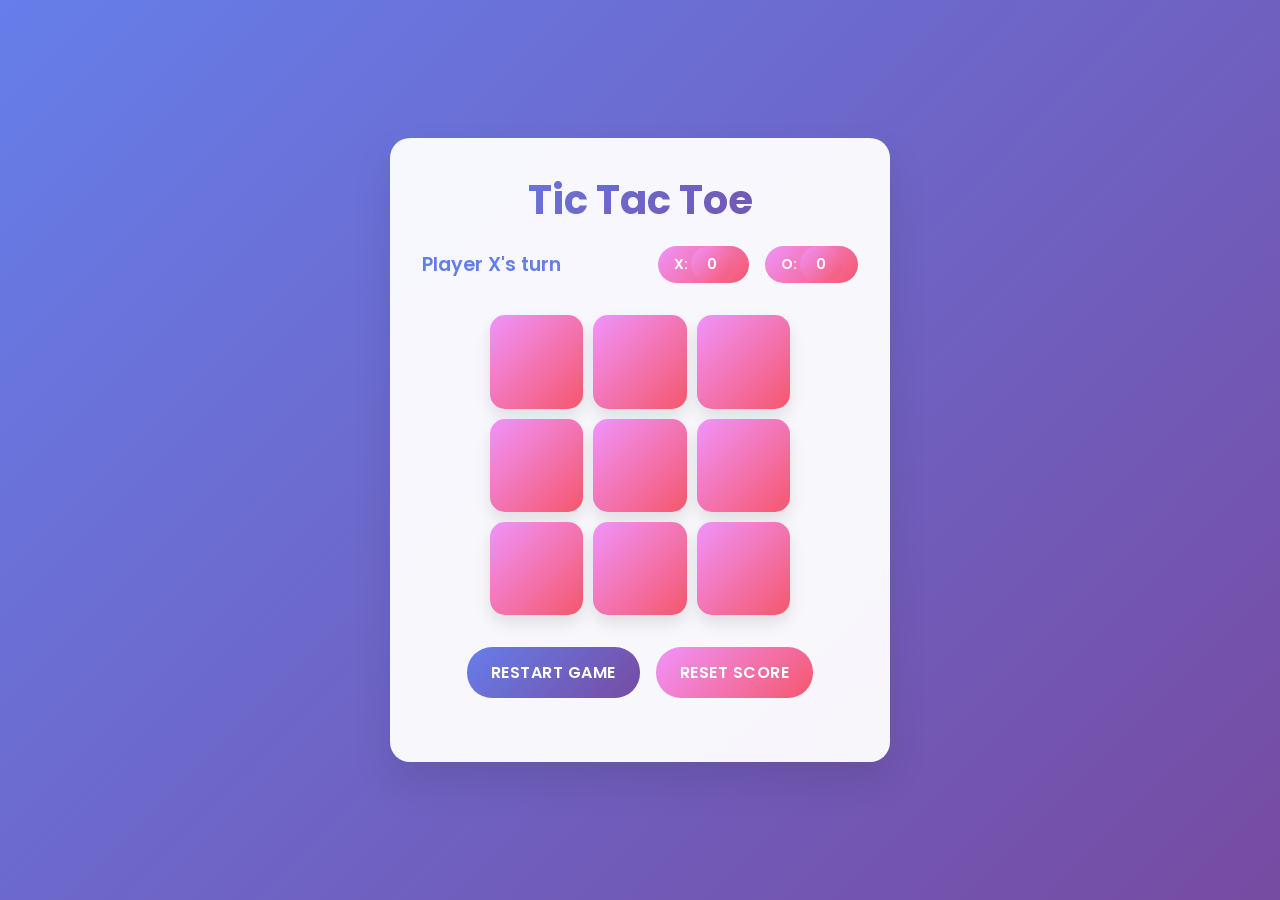
==== index.html @ 72280d9c "Create Tic Tac Toe game with modern UI and interactive features Co-authored-by: arnindyaz <arnindyaz" ====
<!DOCTYPE html>
<html lang="en">
<head>
    <meta charset="UTF-8">
    <meta name="viewport" content="width=device-width, initial-scale=1.0">
    <title>Tic Tac Toe</title>
    <link rel="stylesheet" href="styles.css">
    <link href="https://fonts.googleapis.com/css2?family=Poppins:wght@400;600;700&display=swap" rel="stylesheet">
</head>
<body>
    <div class="container">
        <header>
            <h1>Tic Tac Toe</h1>
            <div class="game-info">
                <div class="status" id="status">Player X's turn</div>
                <div class="score">
                    <span>X: <span id="score-x">0</span></span>
                    <span>O: <span id="score-o">0</span></span>
                </div>
            </div>
        </header>

        <main>
            <div class="game-board" id="game-board">
                <div class="cell" data-cell></div>
                <div class="cell" data-cell></div>
                <div class="cell" data-cell></div>
                <div class="cell" data-cell></div>
                <div class="cell" data-cell></div>
                <div class="cell" data-cell></div>
                <div class="cell" data-cell></div>
                <div class="cell" data-cell></div>
                <div class="cell" data-cell></div>
            </div>

            <div class="controls">
                <button id="restart-btn" class="btn btn-primary">Restart Game</button>
                <button id="reset-score-btn" class="btn btn-secondary">Reset Score</button>
            </div>
        </main>

        <div class="winning-message" id="winning-message">
            <div class="winning-text" id="winning-text"></div>
            <button id="play-again-btn" class="btn btn-primary">Play Again</button>
        </div>
    </div>

    <script src="script.js"></script>
</body>
</html>
---- styles.css ----
* {
    margin: 0;
    padding: 0;
    box-sizing: border-box;
}

body {
    font-family: 'Poppins', sans-serif;
    background: linear-gradient(135deg, #667eea 0%, #764ba2 100%);
    min-height: 100vh;
    display: flex;
    align-items: center;
    justify-content: center;
    color: #333;
}

.container {
    background: rgba(255, 255, 255, 0.95);
    backdrop-filter: blur(10px);
    border-radius: 20px;
    padding: 2rem;
    box-shadow: 0 20px 40px rgba(0, 0, 0, 0.1);
    text-align: center;
    max-width: 500px;
    width: 90%;
}

header {
    margin-bottom: 2rem;
}

h1 {
    font-size: 2.5rem;
    font-weight: 700;
    background: linear-gradient(135deg, #667eea, #764ba2);
    -webkit-background-clip: text;
    -webkit-text-fill-color: transparent;
    background-clip: text;
    margin-bottom: 1rem;
}

.game-info {
    display: flex;
    justify-content: space-between;
    align-items: center;
    flex-wrap: wrap;
    gap: 1rem;
}

.status {
    font-size: 1.2rem;
    font-weight: 600;
    color: #667eea;
}

.score {
    display: flex;
    gap: 1rem;
    font-weight: 600;
}

.score span {
    padding: 0.5rem 1rem;
    background: linear-gradient(135deg, #f093fb 0%, #f5576c 100%);
    color: white;
    border-radius: 25px;
    font-size: 0.9rem;
}

.game-board {
    display: grid;
    grid-template-columns: repeat(3, 1fr);
    gap: 10px;
    margin: 2rem 0;
    max-width: 300px;
    margin-left: auto;
    margin-right: auto;
}

.cell {
    aspect-ratio: 1;
    background: linear-gradient(135deg, #f093fb 0%, #f5576c 100%);
    border-radius: 15px;
    display: flex;
    align-items: center;
    justify-content: center;
    font-size: 3rem;
    font-weight: 700;
    color: white;
    cursor: pointer;
    transition: all 0.3s ease;
    box-shadow: 0 8px 16px rgba(0, 0, 0, 0.1);
}

.cell:hover {
    transform: translateY(-5px);
    box-shadow: 0 12px 24px rgba(0, 0, 0, 0.15);
}

.cell.x {
    background: linear-gradient(135deg, #667eea 0%, #764ba2 100%);
}

.cell.o {
    background: linear-gradient(135deg, #f093fb 0%, #f5576c 100%);
}

.cell.winning {
    animation: pulse 1s infinite;
    background: linear-gradient(135deg, #4facfe 0%, #00f2fe 100%);
}

@keyframes pulse {
    0%, 100% {
        transform: scale(1);
    }
    50% {
        transform: scale(1.05);
    }
}

.controls {
    display: flex;
    gap: 1rem;
    justify-content: center;
    flex-wrap: wrap;
    margin: 2rem 0;
}

.btn {
    padding: 0.8rem 1.5rem;
    border: none;
    border-radius: 25px;
    font-family: 'Poppins', sans-serif;
    font-weight: 600;
    font-size: 1rem;
    cursor: pointer;
    transition: all 0.3s ease;
    text-transform: uppercase;
    letter-spacing: 0.5px;
}

.btn-primary {
    background: linear-gradient(135deg, #667eea 0%, #764ba2 100%);
    color: white;
}

.btn-secondary {
    background: linear-gradient(135deg, #f093fb 0%, #f5576c 100%);
    color: white;
}

.btn:hover {
    transform: translateY(-2px);
    box-shadow: 0 8px 16px rgba(0, 0, 0, 0.2);
}

.btn:active {
    transform: translateY(0);
}

.winning-message {
    display: none;
    position: fixed;
    top: 0;
    left: 0;
    right: 0;
    bottom: 0;
    background: rgba(0, 0, 0, 0.8);
    backdrop-filter: blur(5px);
    align-items: center;
    justify-content: center;
    z-index: 1000;
}

.winning-message.show {
    display: flex;
    animation: fadeIn 0.5s ease;
}

@keyframes fadeIn {
    from {
        opacity: 0;
    }
    to {
        opacity: 1;
    }
}

.winning-message .container {
    background: white;
    padding: 3rem;
    border-radius: 20px;
    box-shadow: 0 20px 40px rgba(0, 0, 0, 0.3);
    animation: slideIn 0.5s ease;
}

@keyframes slideIn {
    from {
        transform: translateY(-50px);
        opacity: 0;
    }
    to {
        transform: translateY(0);
        opacity: 1;
    }
}

.winning-text {
    font-size: 2rem;
    font-weight: 700;
    margin-bottom: 2rem;
    background: linear-gradient(135deg, #667eea, #764ba2);
    -webkit-background-clip: text;
    -webkit-text-fill-color: transparent;
    background-clip: text;
}

@media (max-width: 480px) {
    .container {
        padding: 1.5rem;
    }
    
    h1 {
        font-size: 2rem;
    }
    
    .game-info {
        flex-direction: column;
        gap: 0.5rem;
    }
    
    .cell {
        font-size: 2.5rem;
    }
    
    .controls {
        flex-direction: column;
        align-items: center;
    }
    
    .btn {
        width: 100%;
        max-width: 200px;
    }
}
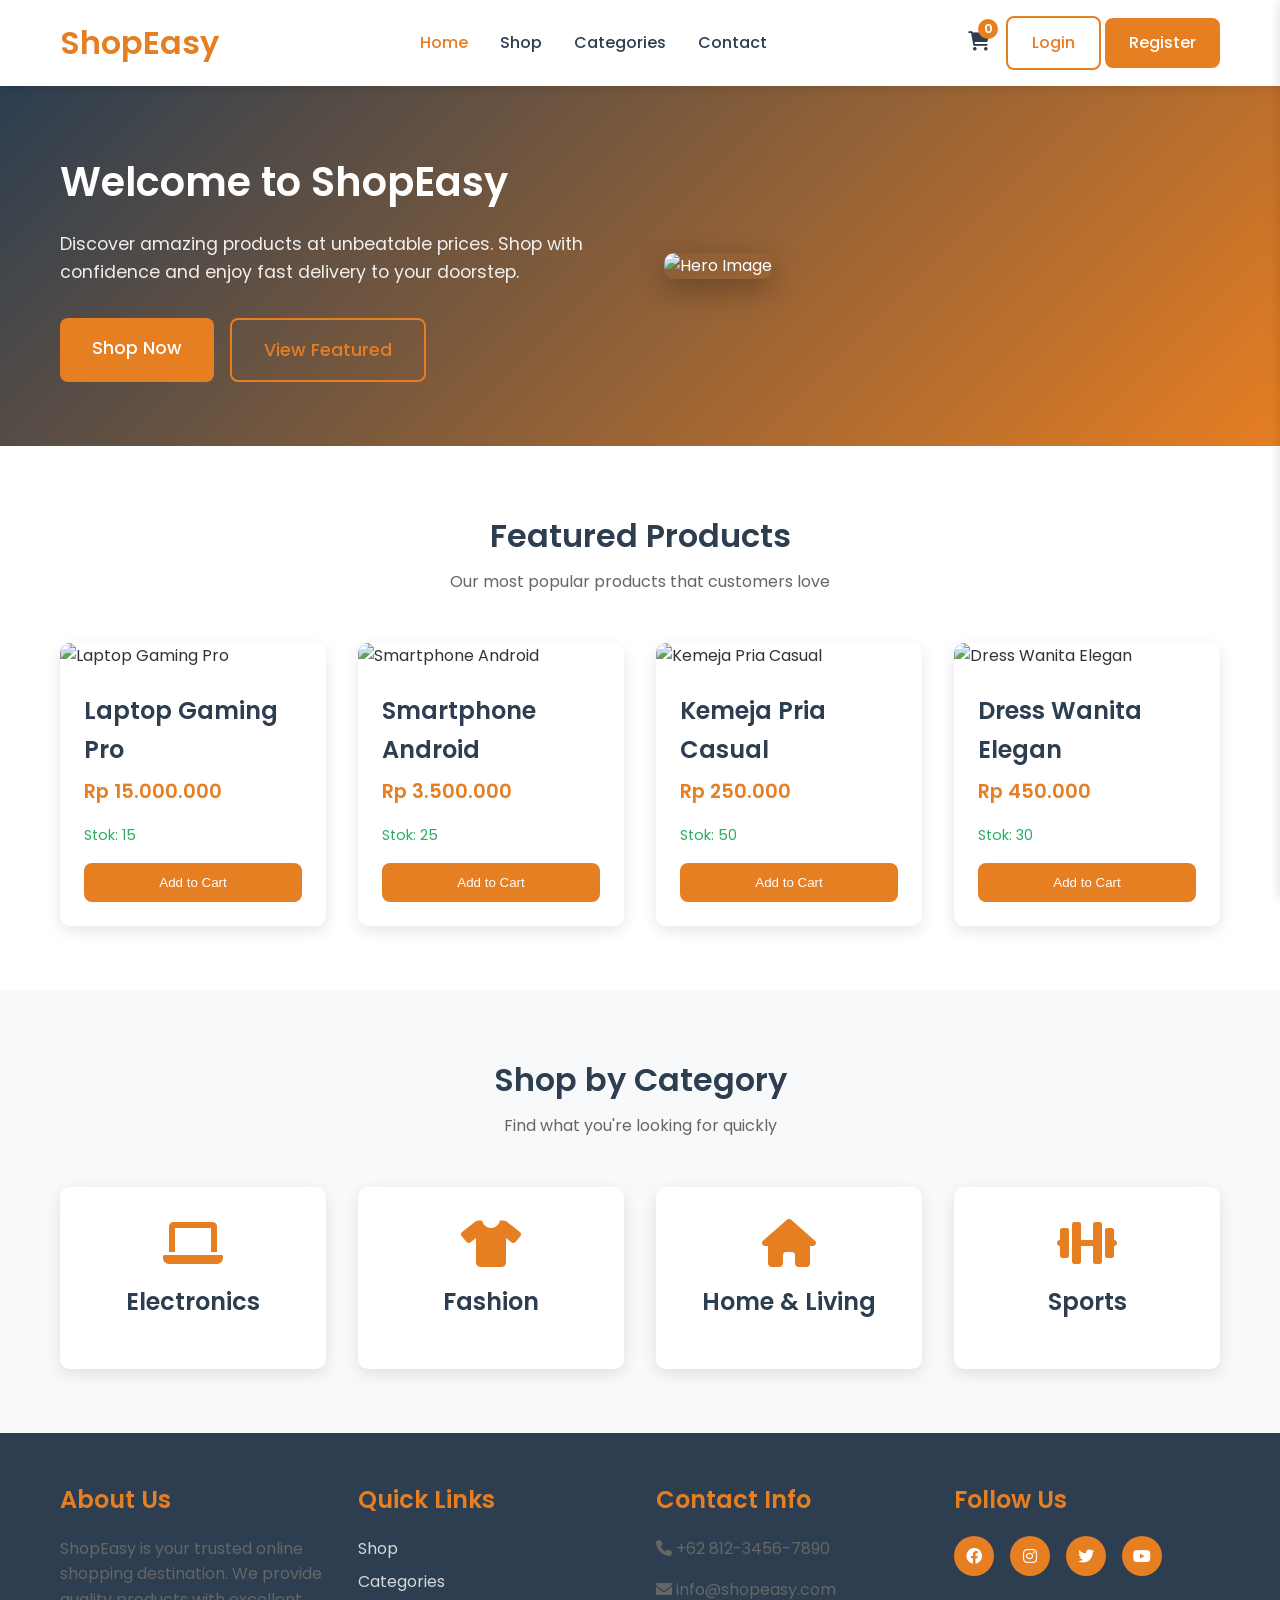
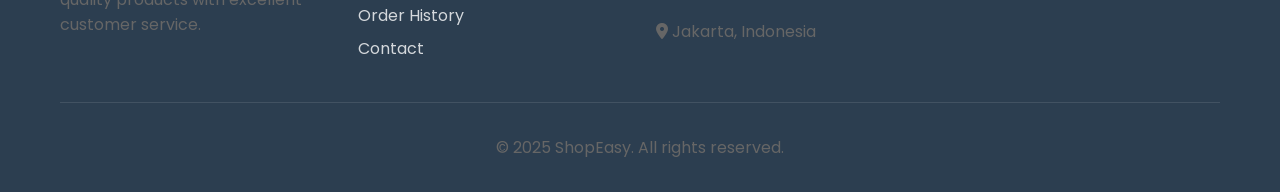
==== commit 67b4c5a2: "Create complete e-commerce website with multiple pages and features Co-authored-by: arnindyaz <arnin" ====
--- a/index.html
+++ b/index.html
@@ -1,50 +1,179 @@
 <!DOCTYPE html>
-<html lang="en">
+<html lang="id">
 <head>
     <meta charset="UTF-8">
     <meta name="viewport" content="width=device-width, initial-scale=1.0">
-    <title>Tic Tac Toe</title>
-    <link rel="stylesheet" href="styles.css">
-    <link href="https://fonts.googleapis.com/css2?family=Poppins:wght@400;600;700&display=swap" rel="stylesheet">
+    <title>Simple E-Commerce - Toko Online Terpercaya</title>
+    <link rel="stylesheet" href="css/style.css">
+    <link href="https://fonts.googleapis.com/css2?family=Poppins:wght@300;400;500;600;700&display=swap" rel="stylesheet">
+    <link rel="stylesheet" href="https://cdnjs.cloudflare.com/ajax/libs/font-awesome/6.0.0/css/all.min.css">
 </head>
 <body>
-    <div class="container">
-        <header>
-            <h1>Tic Tac Toe</h1>
-            <div class="game-info">
-                <div class="status" id="status">Player X's turn</div>
-                <div class="score">
-                    <span>X: <span id="score-x">0</span></span>
-                    <span>O: <span id="score-o">0</span></span>
+    <!-- Header -->
+    <header class="header">
+        <div class="container">
+            <div class="header-content">
+                <div class="logo">
+                    <h2>ShopEasy</h2>
+                </div>
+                <nav class="nav">
+                    <ul class="nav-list">
+                        <li><a href="index.html" class="nav-link active">Home</a></li>
+                        <li><a href="shop.html" class="nav-link">Shop</a></li>
+                        <li><a href="#categories" class="nav-link">Categories</a></li>
+                        <li><a href="#contact" class="nav-link">Contact</a></li>
+                    </ul>
+                </nav>
+                <div class="header-actions">
+                    <div class="cart-icon" onclick="toggleCart()">
+                        <i class="fas fa-shopping-cart"></i>
+                        <span class="cart-count" id="cartCount">0</span>
+                    </div>
+                    <div class="user-actions">
+                        <a href="login.html" class="btn btn-outline">Login</a>
+                        <a href="register.html" class="btn btn-primary">Register</a>
+                    </div>
+                    <div class="mobile-menu-toggle" onclick="toggleMobileMenu()">
+                        <i class="fas fa-bars"></i>
+                    </div>
                 </div>
             </div>
-        </header>
+        </div>
+    </header>
 
-        <main>
-            <div class="game-board" id="game-board">
-                <div class="cell" data-cell></div>
-                <div class="cell" data-cell></div>
-                <div class="cell" data-cell></div>
-                <div class="cell" data-cell></div>
-                <div class="cell" data-cell></div>
-                <div class="cell" data-cell></div>
-                <div class="cell" data-cell></div>
-                <div class="cell" data-cell></div>
-                <div class="cell" data-cell></div>
+    <!-- Mobile Menu -->
+    <div class="mobile-menu" id="mobileMenu">
+        <ul class="mobile-nav-list">
+            <li><a href="index.html">Home</a></li>
+            <li><a href="shop.html">Shop</a></li>
+            <li><a href="#categories">Categories</a></li>
+            <li><a href="#contact">Contact</a></li>
+            <li><a href="login.html">Login</a></li>
+            <li><a href="register.html">Register</a></li>
+        </ul>
+    </div>
+
+    <!-- Cart Sidebar -->
+    <div class="cart-sidebar" id="cartSidebar">
+        <div class="cart-header">
+            <h3>Shopping Cart</h3>
+            <button class="close-cart" onclick="toggleCart()">
+                <i class="fas fa-times"></i>
+            </button>
+        </div>
+        <div class="cart-items" id="cartItems">
+            <!-- Cart items will be dynamically added here -->
+        </div>
+        <div class="cart-footer">
+            <div class="cart-total">
+                <span>Total:</span>
+                <span id="cartTotal">Rp 0</span>
             </div>
-
-            <div class="controls">
-                <button id="restart-btn" class="btn btn-primary">Restart Game</button>
-                <button id="reset-score-btn" class="btn btn-secondary">Reset Score</button>
-            </div>
-        </main>
-
-        <div class="winning-message" id="winning-message">
-            <div class="winning-text" id="winning-text"></div>
-            <button id="play-again-btn" class="btn btn-primary">Play Again</button>
+            <button class="btn btn-primary btn-full" onclick="goToCheckout()">
+                Checkout
+            </button>
         </div>
     </div>
 
-    <script src="script.js"></script>
+    <!-- Hero Section -->
+    <section class="hero">
+        <div class="container">
+            <div class="hero-content">
+                <div class="hero-text">
+                    <h1>Welcome to ShopEasy</h1>
+                    <p>Discover amazing products at unbeatable prices. Shop with confidence and enjoy fast delivery to your doorstep.</p>
+                    <div class="hero-buttons">
+                        <a href="shop.html" class="btn btn-primary btn-large">Shop Now</a>
+                        <a href="#featured" class="btn btn-outline btn-large">View Featured</a>
+                    </div>
+                </div>
+                <div class="hero-image">
+                    <img src="https://via.placeholder.com/500x400/2C3E50/FFFFFF?text=Hero+Image" alt="Hero Image">
+                </div>
+            </div>
+        </div>
+    </section>
+
+    <!-- Featured Products -->
+    <section class="featured-products" id="featured">
+        <div class="container">
+            <div class="section-header">
+                <h2>Featured Products</h2>
+                <p>Our most popular products that customers love</p>
+            </div>
+            <div class="products-grid" id="featuredProducts">
+                <!-- Products will be loaded dynamically -->
+            </div>
+        </div>
+    </section>
+
+    <!-- Categories Section -->
+    <section class="categories" id="categories">
+        <div class="container">
+            <div class="section-header">
+                <h2>Shop by Category</h2>
+                <p>Find what you're looking for quickly</p>
+            </div>
+            <div class="categories-grid">
+                <div class="category-card" onclick="filterByCategory('electronics')">
+                    <i class="fas fa-laptop"></i>
+                    <h3>Electronics</h3>
+                </div>
+                <div class="category-card" onclick="filterByCategory('fashion')">
+                    <i class="fas fa-tshirt"></i>
+                    <h3>Fashion</h3>
+                </div>
+                <div class="category-card" onclick="filterByCategory('home')">
+                    <i class="fas fa-home"></i>
+                    <h3>Home & Living</h3>
+                </div>
+                <div class="category-card" onclick="filterByCategory('sports')">
+                    <i class="fas fa-dumbbell"></i>
+                    <h3>Sports</h3>
+                </div>
+            </div>
+        </div>
+    </section>
+
+    <!-- Footer -->
+    <footer class="footer" id="contact">
+        <div class="container">
+            <div class="footer-content">
+                <div class="footer-section">
+                    <h3>About Us</h3>
+                    <p>ShopEasy is your trusted online shopping destination. We provide quality products with excellent customer service.</p>
+                </div>
+                <div class="footer-section">
+                    <h3>Quick Links</h3>
+                    <ul>
+                        <li><a href="shop.html">Shop</a></li>
+                        <li><a href="#categories">Categories</a></li>
+                        <li><a href="orders.html">Order History</a></li>
+                        <li><a href="#contact">Contact</a></li>
+                    </ul>
+                </div>
+                <div class="footer-section">
+                    <h3>Contact Info</h3>
+                    <p><i class="fas fa-phone"></i> +62 812-3456-7890</p>
+                    <p><i class="fas fa-envelope"></i> info@shopeasy.com</p>
+                    <p><i class="fas fa-map-marker-alt"></i> Jakarta, Indonesia</p>
+                </div>
+                <div class="footer-section">
+                    <h3>Follow Us</h3>
+                    <div class="social-links">
+                        <a href="#"><i class="fab fa-facebook"></i></a>
+                        <a href="#"><i class="fab fa-instagram"></i></a>
+                        <a href="#"><i class="fab fa-twitter"></i></a>
+                        <a href="#"><i class="fab fa-youtube"></i></a>
+                    </div>
+                </div>
+            </div>
+            <div class="footer-bottom">
+                <p>&copy; 2025 ShopEasy. All rights reserved.</p>
+            </div>
+        </div>
+    </footer>
+
+    <script src="js/app.js"></script>
 </body>
 </html>
--- a/css/style.css
+++ b/css/style.css
@@ -0,0 +1,588 @@
+/* Reset and Base Styles */
+* {
+    margin: 0;
+    padding: 0;
+    box-sizing: border-box;
+}
+
+body {
+    font-family: 'Poppins', sans-serif;
+    line-height: 1.6;
+    color: #333;
+    background-color: #f8f9fa;
+}
+
+.container {
+    max-width: 1200px;
+    margin: 0 auto;
+    padding: 0 20px;
+}
+
+/* Typography */
+h1, h2, h3, h4, h5, h6 {
+    font-weight: 600;
+    margin-bottom: 1rem;
+}
+
+h1 {
+    font-size: 2.5rem;
+    color: #2C3E50;
+}
+
+h2 {
+    font-size: 2rem;
+    color: #2C3E50;
+}
+
+h3 {
+    font-size: 1.5rem;
+    color: #2C3E50;
+}
+
+p {
+    margin-bottom: 1rem;
+    color: #666;
+}
+
+/* Buttons */
+.btn {
+    display: inline-block;
+    padding: 12px 24px;
+    border: none;
+    border-radius: 8px;
+    text-decoration: none;
+    font-weight: 500;
+    cursor: pointer;
+    transition: all 0.3s ease;
+    text-align: center;
+}
+
+.btn-primary {
+    background-color: #E67E22;
+    color: white;
+}
+
+.btn-primary:hover {
+    background-color: #d35400;
+    transform: translateY(-2px);
+}
+
+.btn-outline {
+    background-color: transparent;
+    color: #E67E22;
+    border: 2px solid #E67E22;
+}
+
+.btn-outline:hover {
+    background-color: #E67E22;
+    color: white;
+}
+
+.btn-large {
+    padding: 16px 32px;
+    font-size: 1.1rem;
+}
+
+.btn-full {
+    width: 100%;
+}
+
+/* Header */
+.header {
+    background-color: white;
+    box-shadow: 0 2px 10px rgba(0,0,0,0.1);
+    position: sticky;
+    top: 0;
+    z-index: 1000;
+}
+
+.header-content {
+    display: flex;
+    justify-content: space-between;
+    align-items: center;
+    padding: 1rem 0;
+}
+
+.logo h2 {
+    color: #E67E22;
+    margin: 0;
+}
+
+.nav-list {
+    display: flex;
+    list-style: none;
+    gap: 2rem;
+}
+
+.nav-link {
+    text-decoration: none;
+    color: #2C3E50;
+    font-weight: 500;
+    transition: color 0.3s ease;
+}
+
+.nav-link:hover,
+.nav-link.active {
+    color: #E67E22;
+}
+
+.header-actions {
+    display: flex;
+    align-items: center;
+    gap: 1rem;
+}
+
+.cart-icon {
+    position: relative;
+    cursor: pointer;
+    font-size: 1.2rem;
+    color: #2C3E50;
+}
+
+.cart-count {
+    position: absolute;
+    top: -8px;
+    right: -8px;
+    background-color: #E67E22;
+    color: white;
+    border-radius: 50%;
+    width: 20px;
+    height: 20px;
+    display: flex;
+    align-items: center;
+    justify-content: center;
+    font-size: 0.8rem;
+    font-weight: 600;
+}
+
+.mobile-menu-toggle {
+    display: none;
+    cursor: pointer;
+    font-size: 1.5rem;
+    color: #2C3E50;
+}
+
+/* Mobile Menu */
+.mobile-menu {
+    display: none;
+    position: fixed;
+    top: 0;
+    left: 0;
+    width: 100%;
+    height: 100vh;
+    background-color: rgba(0,0,0,0.8);
+    z-index: 2000;
+}
+
+.mobile-menu.active {
+    display: block;
+}
+
+.mobile-nav-list {
+    position: absolute;
+    top: 50%;
+    left: 50%;
+    transform: translate(-50%, -50%);
+    list-style: none;
+    text-align: center;
+    background-color: white;
+    padding: 2rem;
+    border-radius: 10px;
+    min-width: 250px;
+}
+
+.mobile-nav-list li {
+    margin: 1rem 0;
+}
+
+.mobile-nav-list a {
+    text-decoration: none;
+    color: #2C3E50;
+    font-weight: 500;
+    font-size: 1.1rem;
+}
+
+/* Cart Sidebar */
+.cart-sidebar {
+    position: fixed;
+    top: 0;
+    right: -400px;
+    width: 400px;
+    height: 100vh;
+    background-color: white;
+    box-shadow: -2px 0 10px rgba(0,0,0,0.1);
+    z-index: 1500;
+    transition: right 0.3s ease;
+    display: flex;
+    flex-direction: column;
+}
+
+.cart-sidebar.active {
+    right: 0;
+}
+
+.cart-header {
+    display: flex;
+    justify-content: space-between;
+    align-items: center;
+    padding: 1rem;
+    border-bottom: 1px solid #eee;
+}
+
+.close-cart {
+    background: none;
+    border: none;
+    font-size: 1.5rem;
+    cursor: pointer;
+    color: #666;
+}
+
+.cart-items {
+    flex: 1;
+    overflow-y: auto;
+    padding: 1rem;
+}
+
+.cart-item {
+    display: flex;
+    gap: 1rem;
+    padding: 1rem 0;
+    border-bottom: 1px solid #eee;
+}
+
+.cart-item img {
+    width: 60px;
+    height: 60px;
+    object-fit: cover;
+    border-radius: 8px;
+}
+
+.cart-item-details {
+    flex: 1;
+}
+
+.cart-item-title {
+    font-weight: 500;
+    margin-bottom: 0.5rem;
+}
+
+.cart-item-price {
+    color: #E67E22;
+    font-weight: 600;
+}
+
+.cart-item-quantity {
+    display: flex;
+    align-items: center;
+    gap: 0.5rem;
+    margin-top: 0.5rem;
+}
+
+.quantity-btn {
+    background: none;
+    border: 1px solid #ddd;
+    width: 30px;
+    height: 30px;
+    border-radius: 4px;
+    cursor: pointer;
+}
+
+.cart-footer {
+    padding: 1rem;
+    border-top: 1px solid #eee;
+}
+
+.cart-total {
+    display: flex;
+    justify-content: space-between;
+    font-weight: 600;
+    font-size: 1.1rem;
+    margin-bottom: 1rem;
+}
+
+/* Hero Section */
+.hero {
+    background: linear-gradient(135deg, #2C3E50 0%, #E67E22 100%);
+    color: white;
+    padding: 4rem 0;
+}
+
+.hero-content {
+    display: grid;
+    grid-template-columns: 1fr 1fr;
+    gap: 3rem;
+    align-items: center;
+}
+
+.hero-text h1 {
+    color: white;
+    margin-bottom: 1rem;
+}
+
+.hero-text p {
+    color: rgba(255,255,255,0.9);
+    font-size: 1.1rem;
+    margin-bottom: 2rem;
+}
+
+.hero-buttons {
+    display: flex;
+    gap: 1rem;
+}
+
+.hero-image img {
+    width: 100%;
+    border-radius: 10px;
+    box-shadow: 0 10px 30px rgba(0,0,0,0.3);
+}
+
+/* Section Headers */
+.section-header {
+    text-align: center;
+    margin-bottom: 3rem;
+}
+
+.section-header h2 {
+    margin-bottom: 0.5rem;
+}
+
+/* Featured Products */
+.featured-products {
+    padding: 4rem 0;
+    background-color: white;
+}
+
+.products-grid {
+    display: grid;
+    grid-template-columns: repeat(auto-fit, minmax(250px, 1fr));
+    gap: 2rem;
+}
+
+.product-card {
+    background-color: white;
+    border-radius: 10px;
+    overflow: hidden;
+    box-shadow: 0 5px 15px rgba(0,0,0,0.1);
+    transition: transform 0.3s ease, box-shadow 0.3s ease;
+}
+
+.product-card:hover {
+    transform: translateY(-5px);
+    box-shadow: 0 10px 25px rgba(0,0,0,0.15);
+}
+
+.product-image {
+    width: 100%;
+    height: 200px;
+    object-fit: cover;
+}
+
+.product-details {
+    padding: 1.5rem;
+}
+
+.product-title {
+    font-weight: 600;
+    margin-bottom: 0.5rem;
+    color: #2C3E50;
+    display: -webkit-box;
+    -webkit-line-clamp: 2;
+    -webkit-box-orient: vertical;
+    overflow: hidden;
+}
+
+.product-price {
+    color: #E67E22;
+    font-weight: 600;
+    font-size: 1.2rem;
+    margin-bottom: 1rem;
+}
+
+.product-stock {
+    color: #27ae60;
+    font-size: 0.9rem;
+    margin-bottom: 1rem;
+}
+
+.add-to-cart-btn {
+    width: 100%;
+    background-color: #E67E22;
+    color: white;
+    border: none;
+    padding: 12px;
+    border-radius: 8px;
+    font-weight: 500;
+    cursor: pointer;
+    transition: background-color 0.3s ease;
+}
+
+.add-to-cart-btn:hover {
+    background-color: #d35400;
+}
+
+/* Categories */
+.categories {
+    padding: 4rem 0;
+    background-color: #f8f9fa;
+}
+
+.categories-grid {
+    display: grid;
+    grid-template-columns: repeat(auto-fit, minmax(200px, 1fr));
+    gap: 2rem;
+}
+
+.category-card {
+    background-color: white;
+    padding: 2rem;
+    border-radius: 10px;
+    text-align: center;
+    box-shadow: 0 5px 15px rgba(0,0,0,0.1);
+    cursor: pointer;
+    transition: transform 0.3s ease, box-shadow 0.3s ease;
+}
+
+.category-card:hover {
+    transform: translateY(-5px);
+    box-shadow: 0 10px 25px rgba(0,0,0,0.15);
+}
+
+.category-card i {
+    font-size: 3rem;
+    color: #E67E22;
+    margin-bottom: 1rem;
+}
+
+.category-card h3 {
+    color: #2C3E50;
+}
+
+/* Footer */
+.footer {
+    background-color: #2C3E50;
+    color: white;
+    padding: 3rem 0 1rem;
+}
+
+.footer-content {
+    display: grid;
+    grid-template-columns: repeat(auto-fit, minmax(250px, 1fr));
+    gap: 2rem;
+    margin-bottom: 2rem;
+}
+
+.footer-section h3 {
+    color: #E67E22;
+    margin-bottom: 1rem;
+}
+
+.footer-section ul {
+    list-style: none;
+}
+
+.footer-section ul li {
+    margin-bottom: 0.5rem;
+}
+
+.footer-section a {
+    color: rgba(255,255,255,0.8);
+    text-decoration: none;
+    transition: color 0.3s ease;
+}
+
+.footer-section a:hover {
+    color: #E67E22;
+}
+
+.social-links {
+    display: flex;
+    gap: 1rem;
+}
+
+.social-links a {
+    display: inline-block;
+    width: 40px;
+    height: 40px;
+    background-color: #E67E22;
+    color: white;
+    border-radius: 50%;
+    display: flex;
+    align-items: center;
+    justify-content: center;
+    transition: background-color 0.3s ease;
+}
+
+.social-links a:hover {
+    background-color: #d35400;
+}
+
+.footer-bottom {
+    text-align: center;
+    padding-top: 2rem;
+    border-top: 1px solid rgba(255,255,255,0.1);
+    color: rgba(255,255,255,0.6);
+}
+
+/* Responsive Design */
+@media (max-width: 768px) {
+    .nav {
+        display: none;
+    }
+    
+    .mobile-menu-toggle {
+        display: block;
+    }
+    
+    .hero-content {
+        grid-template-columns: 1fr;
+        text-align: center;
+    }
+    
+    .hero-buttons {
+        justify-content: center;
+        flex-wrap: wrap;
+    }
+    
+    .products-grid {
+        grid-template-columns: repeat(auto-fit, minmax(200px, 1fr));
+    }
+    
+    .categories-grid {
+        grid-template-columns: repeat(2, 1fr);
+    }
+    
+    .cart-sidebar {
+        width: 100%;
+        right: -100%;
+    }
+    
+    .header-actions .user-actions {
+        display: none;
+    }
+}
+
+@media (max-width: 480px) {
+    .container {
+        padding: 0 15px;
+    }
+    
+    h1 {
+        font-size: 2rem;
+    }
+    
+    h2 {
+        font-size: 1.5rem;
+    }
+    
+    .hero {
+        padding: 2rem 0;
+    }
+    
+    .categories-grid {
+        grid-template-columns: 1fr;
+    }
+    
+    .footer-content {
+        grid-template-columns: 1fr;
+    }
+}
